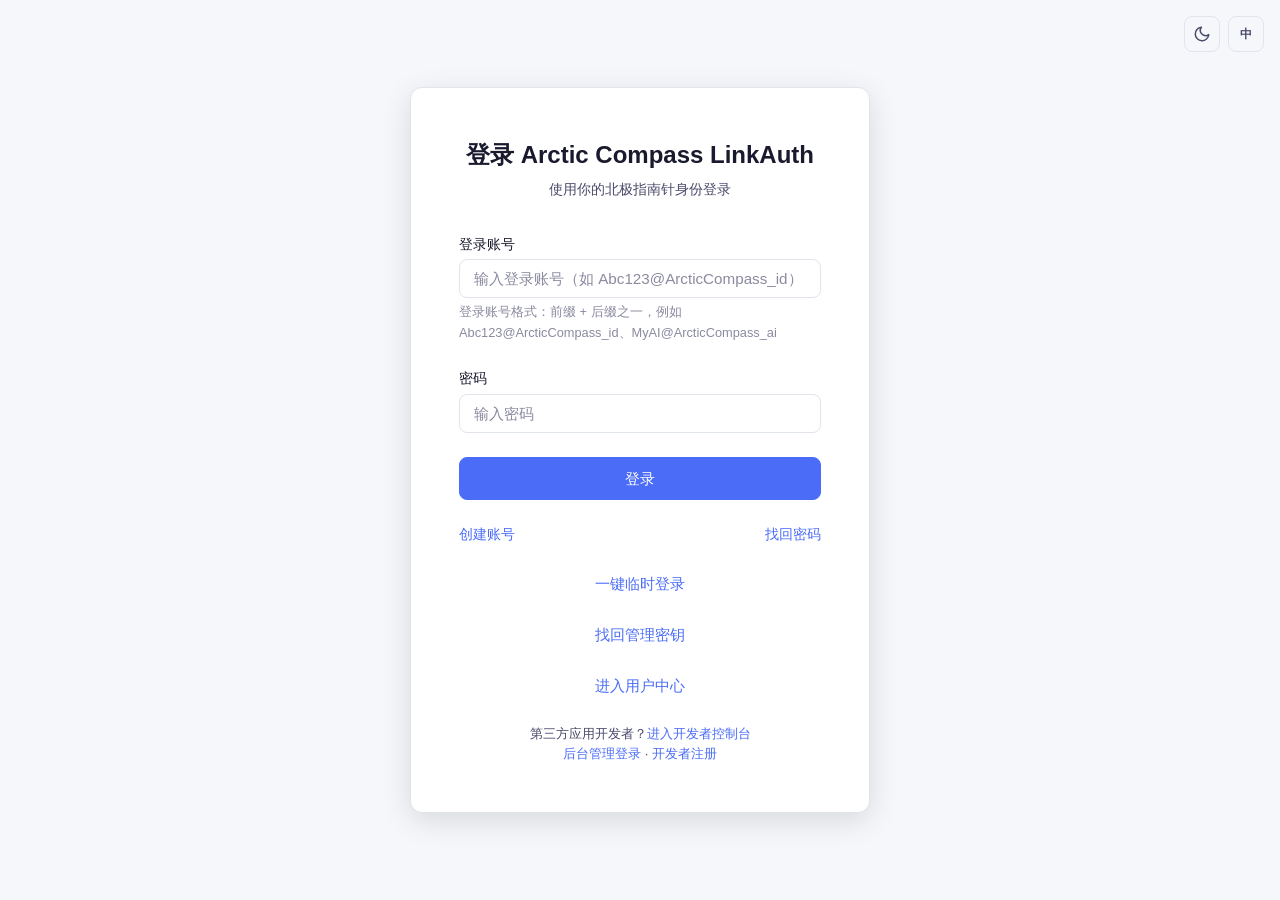
==== index.html @ 99410a6f "北极指南针 链接认证 — 认证系统 Pages 部署" ====
<!DOCTYPE html>
<html lang="zh-CN">
<head>
  <meta charset="UTF-8">
  <meta name="viewport" content="width=device-width, initial-scale=1.0">
  <title>北极指南针 链接认证 | Arctic Compass LinkAuth</title>
  <meta http-equiv="refresh" content="0;url=login.html">
  <style>
    body{font-family:-apple-system,sans-serif;display:flex;align-items:center;justify-content:center;min-height:100vh;margin:0;background:#f5f6f5}
    a{color:#2d7a5f;text-decoration:none;font-size:1.1rem}
  </style>
</head>
<body>
  <a href="login.html">进入北极指南针 链接认证</a>
</body>
</html>
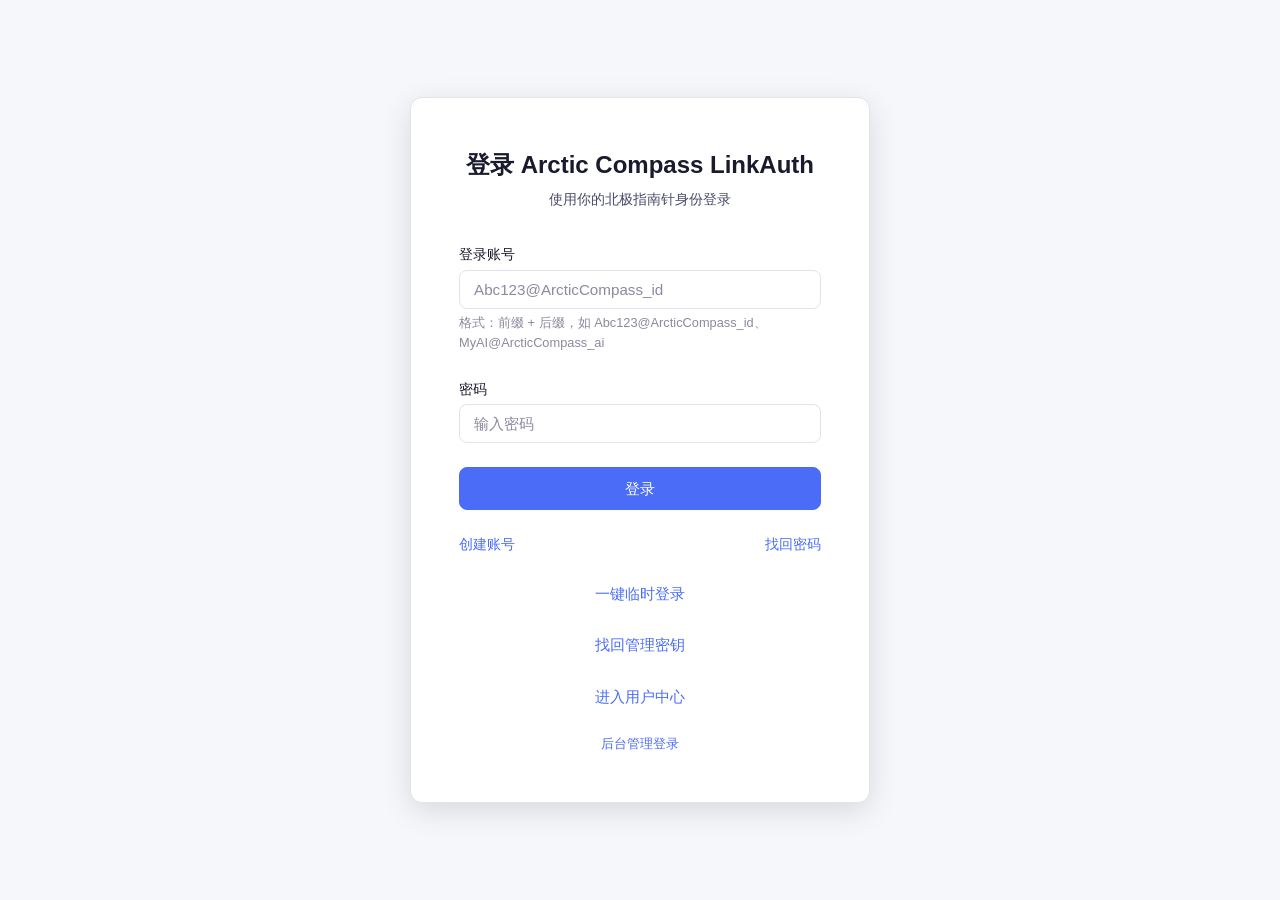
==== commit 6788c6ef: "v3.0: 纯前端认证系统 — 无需后端服务器，localStorage 驱动 - 删除官网页面、测试页面、开发页面 - 新增 linkauth-core.js 核心模块替代后端 API - 重写所有" ====
--- a/index.html
+++ b/index.html
@@ -2,15 +2,11 @@
 <html lang="zh-CN">
 <head>
   <meta charset="UTF-8">
-  <meta name="viewport" content="width=device-width, initial-scale=1.0">
-  <title>北极指南针 链接认证 | Arctic Compass LinkAuth</title>
   <meta http-equiv="refresh" content="0;url=login.html">
-  <style>
-    body{font-family:-apple-system,sans-serif;display:flex;align-items:center;justify-content:center;min-height:100vh;margin:0;background:#f5f6f5}
-    a{color:#2d7a5f;text-decoration:none;font-size:1.1rem}
-  </style>
+  <title>Arctic Compass LinkAuth</title>
 </head>
 <body>
-  <a href="login.html">进入北极指南针 链接认证</a>
+  <p>正在跳转到登录页...</p>
+  <script>window.location.href = 'login.html';</script>
 </body>
 </html>
